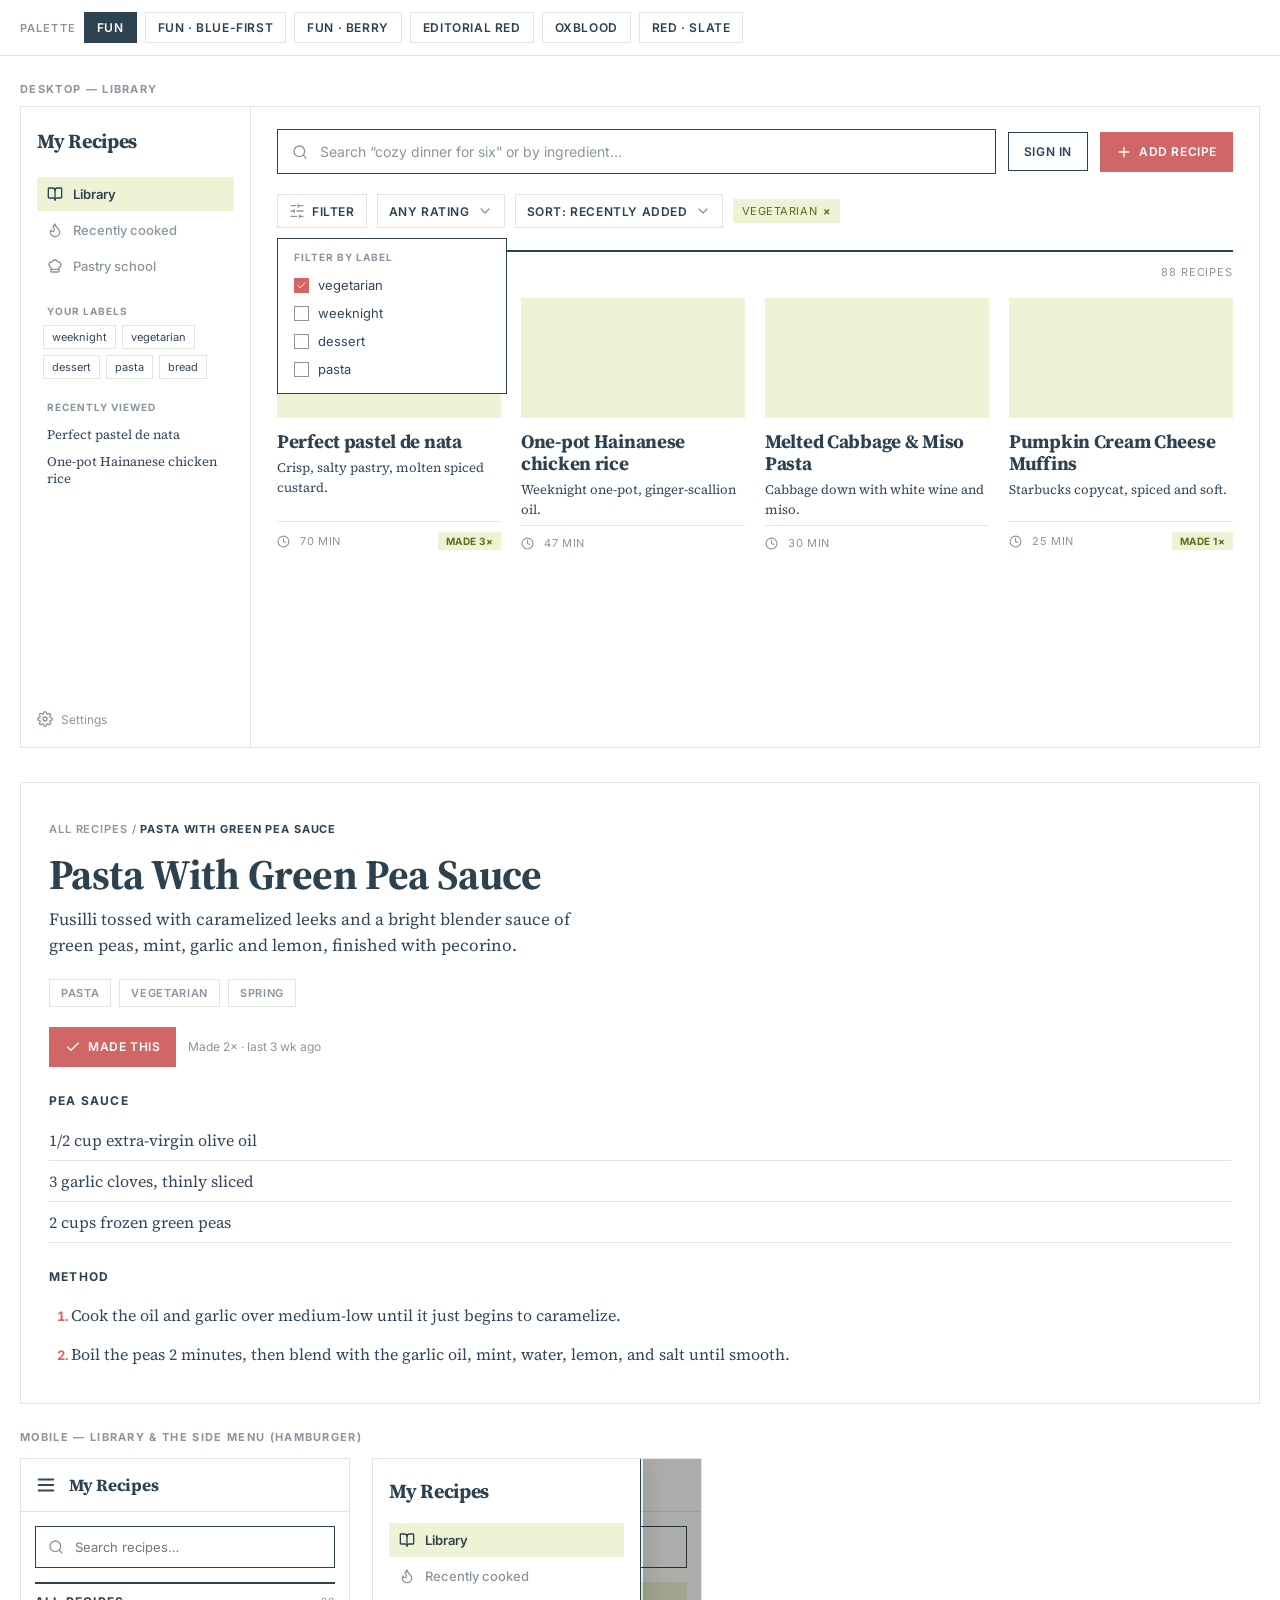
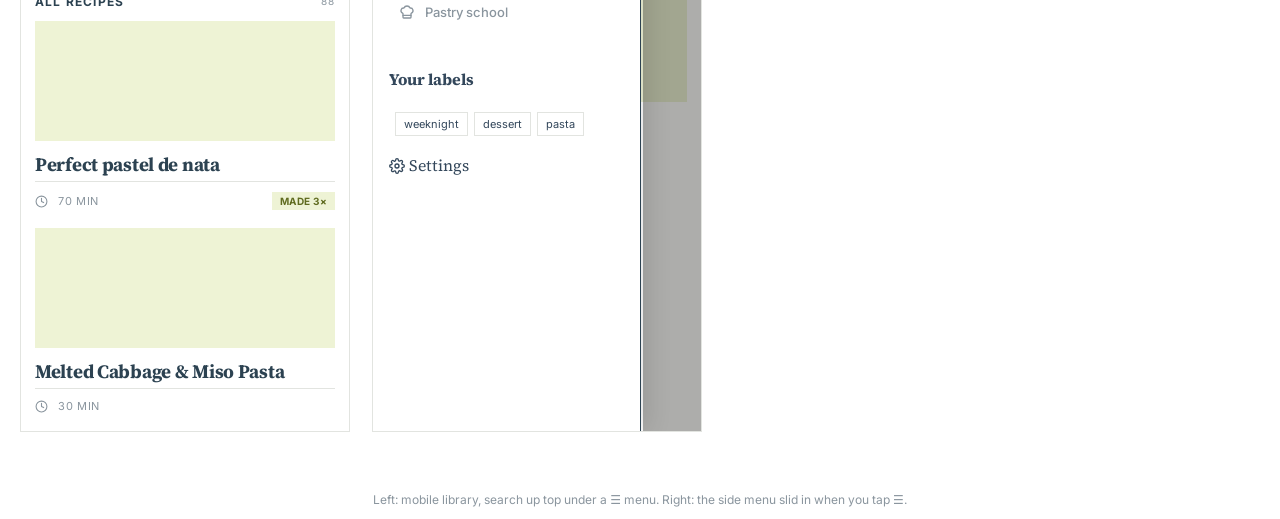
==== mockups/app.html @ ce043cdf "docs: full-form app mockup (sidebar, filters, detail, mobile menu) + palette perms Full desktop shel" ====
<!doctype html>
<html lang="en" data-theme="fun">
  <head>
    <meta charset="UTF-8" />
    <meta name="viewport" content="width=device-width, initial-scale=1.0" />
    <title>Full-form mockup · My Recipes</title>
    <link rel="preconnect" href="https://fonts.googleapis.com" />
    <link rel="preconnect" href="https://fonts.gstatic.com" crossorigin />
    <link href="https://fonts.googleapis.com/css2?family=Source+Serif+4:opsz,wght@8..60,400;8..60,500;8..60,600;8..60,700&family=Inter:wght@400;500;600;700&display=swap" rel="stylesheet" />
    <style>
      :root {
        --sans: "Inter", system-ui, sans-serif; --serif: "Source Serif 4", Georgia, serif;
        --hw: 700; --hls: -0.015em; --on-accent: #fff;
        /* fun — pink primary, green tags */
        --bg:#ffffff; --panel:#ffffff; --ink:#2c4251; --body:#33475b; --muted:#8a959e;
        --line:#e2e4e0; --accent:#d16666; --accent-ink:#b34e4e; --pop:#d16666; --tint:#eef3d5; --badge-ink:#5f6b1f;
      }
      html[data-theme="fun-blue"]{ --ink:#22384a; --body:#33475b; --muted:#93a0a9; --line:#e3e6e2; --accent:#2c4251; --accent-ink:#1c2c39; --pop:#d16666; --tint:#eef3d5; --badge-ink:#5f6b1f; }
      html[data-theme="fun-berry"]{ --ink:#3a2530; --body:#4a3540; --muted:#9a8790; --line:#ece2e5; --accent:#b34e4e; --accent-ink:#8f3a3a; --pop:#b6c649; --tint:#f6e7ea; --badge-ink:#7a2f3a; }
      html[data-theme="red"]{ --ink:#111111; --body:#262220; --muted:#6f6f6f; --line:#e6e2e0; --accent:#c0392b; --accent-ink:#99271c; --pop:#c0392b; --tint:#f6ece9; --badge-ink:#8f2c22; }
      html[data-theme="oxblood"]{ --ink:#1c1113; --body:#2c2023; --muted:#8a7377; --line:#e9e0e2; --accent:#7b2d3a; --accent-ink:#5c202b; --pop:#c78a4a; --tint:#f2e7ea; --badge-ink:#5c202b; }
      html[data-theme="red-slate"]{ --ink:#1a1d21; --body:#2a2e33; --muted:#7c828a; --line:#e5e6e8; --accent:#c0392b; --accent-ink:#99271c; --pop:#2c4251; --tint:#eef1f4; --badge-ink:#99271c; }

      * { box-sizing: border-box; }
      body { margin:0; background: var(--bg); color: var(--body); font-family: var(--serif); -webkit-font-smoothing: antialiased; }
      .kicker { font-family: var(--sans); text-transform: uppercase; letter-spacing:.14em; font-weight:600; font-size:11px; }
      .label { font-family: var(--sans); text-transform: uppercase; letter-spacing:.1em; font-weight:700; }
      .icon { width:16px; height:16px; stroke: currentColor; fill:none; stroke-width:2; stroke-linecap:round; stroke-linejoin:round; flex:none; vertical-align:-3px; }

      .switch { position: sticky; top:0; z-index:10; display:flex; gap:8px; flex-wrap:wrap; align-items:center; padding:12px 20px; background: var(--bg); border-bottom:1px solid var(--line); }
      .switch > span { font-family:var(--sans); font-weight:600; font-size:11px; letter-spacing:.1em; text-transform:uppercase; color:var(--muted); }
      .switch button { font-family:var(--sans); border:1px solid var(--line); background:var(--panel); color:var(--ink); padding:7px 12px; font-size:12px; text-transform:uppercase; letter-spacing:.05em; font-weight:600; cursor:pointer; }
      .switch button[aria-pressed="true"]{ background:var(--ink); color:var(--bg); border-color:var(--ink); }

      .frame-label { font-family:var(--sans); text-transform:uppercase; letter-spacing:.12em; font-weight:700; font-size:11px; color:var(--muted); margin:26px 20px 10px; }

      /* ---------- desktop app shell ---------- */
      .shell { display:grid; grid-template-columns:230px 1fr; gap:0; margin:0 20px; border:1px solid var(--line); }
      .side { border-right:1px solid var(--line); padding:20px 16px; display:flex; flex-direction:column; gap:22px; min-height:640px; }
      .brand { font-family:var(--serif); font-weight:700; font-size:20px; color:var(--ink); letter-spacing:var(--hls); }
      .nav { display:flex; flex-direction:column; gap:2px; }
      .nav a { display:flex; align-items:center; gap:10px; padding:9px 10px; color:var(--muted); font-family:var(--sans); font-size:13px; font-weight:500; text-decoration:none; }
      .nav a.active { color:var(--ink); background:var(--tint); font-weight:600; }
      .nav a .icon { color: currentColor; }
      .side h4 { font-family:var(--sans); text-transform:uppercase; letter-spacing:.1em; font-size:10px; color:var(--muted); margin:0 0 8px; padding:0 10px; }
      .chips { display:flex; flex-wrap:wrap; gap:6px; padding:0 6px; }
      .chip { font-family:var(--sans); font-size:11px; color:var(--body); border:1px solid var(--line); padding:4px 8px; }
      .side .recent a { display:block; padding:5px 10px; color:var(--body); font-size:13px; text-decoration:none; }
      .side .settings { margin-top:auto; display:flex; align-items:center; gap:8px; color:var(--muted); font-family:var(--sans); font-size:12px; }

      .main { padding:22px 26px 40px; min-width:0; }
      .topbar { display:flex; gap:12px; align-items:center; margin-bottom:20px; }
      .search { flex:1; display:flex; align-items:center; gap:10px; background:var(--panel); border:1px solid var(--ink); padding:12px 14px; color:var(--muted); }
      .search input { flex:1; border:0; outline:0; background:transparent; color:var(--ink); font-family:var(--sans); font-size:14px; }
      .search input::placeholder { color:var(--muted); }
      .btn { font-family:var(--sans); text-transform:uppercase; letter-spacing:.05em; font-weight:600; font-size:12px; padding:11px 15px; border:1px solid var(--ink); background:var(--panel); color:var(--ink); cursor:pointer; display:inline-flex; gap:7px; align-items:center; white-space:nowrap; }
      .btn--primary { background:var(--accent); border-color:var(--accent); color:var(--on-accent); }

      .filterbar { position:relative; display:flex; gap:10px; align-items:center; margin-bottom:22px; flex-wrap:wrap; }
      .ctrl { font-family:var(--sans); font-size:12px; text-transform:uppercase; letter-spacing:.05em; font-weight:600; color:var(--ink); border:1px solid var(--line); background:var(--panel); padding:8px 11px; display:inline-flex; gap:7px; align-items:center; cursor:pointer; }
      .ctrl .icon { color:var(--muted); }
      .active-filters { display:flex; gap:6px; }
      .fchip { font-family:var(--sans); font-size:11px; text-transform:uppercase; letter-spacing:.05em; background:var(--tint); color:var(--badge-ink); padding:5px 9px; display:inline-flex; gap:6px; align-items:center; }
      .fchip b { cursor:pointer; }
      .popover { position:absolute; top:44px; left:0; z-index:5; width:230px; background:var(--panel); border:1px solid var(--ink); padding:10px; }
      .popover h5 { font-family:var(--sans); text-transform:uppercase; letter-spacing:.1em; font-size:10px; color:var(--muted); margin:2px 6px 8px; }
      .popover label { display:flex; align-items:center; gap:9px; padding:6px; font-family:var(--sans); font-size:13px; color:var(--body); cursor:pointer; }
      .popover .box { width:15px; height:15px; border:1px solid var(--muted); display:inline-flex; align-items:center; justify-content:center; }
      .popover .box.on { background:var(--accent); border-color:var(--accent); color:var(--on-accent); }

      .row { display:flex; align-items:center; justify-content:space-between; margin:0 0 18px; border-top:2px solid var(--ink); padding-top:12px; }
      .row .label { font-size:13px; color:var(--ink); }
      .row .count { color:var(--muted); font-family:var(--sans); text-transform:uppercase; letter-spacing:.08em; font-size:11px; }

      .grid { display:grid; grid-template-columns:repeat(auto-fill, minmax(200px,1fr)); gap:26px 20px; }
      .card { display:flex; flex-direction:column; }
      .card__img { height:120px; background:var(--tint); }
      .card__b { padding:12px 0 0; display:flex; flex-direction:column; gap:6px; flex:1; }
      .card__b h3 { font-family:var(--serif); font-weight:var(--hw); font-size:19px; margin:0; line-height:1.16; letter-spacing:var(--hls); color:var(--ink); }
      .card__b p { margin:0; color:var(--body); font-size:13px; line-height:1.5; }
      .card__meta { margin-top:auto; display:flex; gap:10px; align-items:center; color:var(--muted); padding-top:10px; border-top:1px solid var(--line); font-family:var(--sans); text-transform:uppercase; letter-spacing:.06em; font-size:11px; }
      .card__meta .icon { width:13px; height:13px; }
      .badge { margin-left:auto; background:var(--tint); color:var(--badge-ink); padding:3px 8px; font-family:var(--sans); text-transform:uppercase; letter-spacing:.05em; font-weight:700; font-size:10px; }

      /* ---------- detail ---------- */
      .detail { margin:34px 20px 0; border:1px solid var(--line); padding:28px; }
      .crumb { font-family:var(--sans); text-transform:uppercase; letter-spacing:.08em; font-size:11px; font-weight:600; color:var(--muted); margin-bottom:16px; }
      .crumb b { color:var(--ink); }
      .detail h2 { font-family:var(--serif); font-weight:var(--hw); font-size:42px; margin:0 0 10px; letter-spacing:var(--hls); line-height:1.05; color:var(--ink); }
      .lead { color:var(--body); font-size:17px; line-height:1.55; margin:0 0 20px; max-width:58ch; }
      .pills { display:flex; gap:8px; flex-wrap:wrap; margin-bottom:20px; }
      .pill { font-family:var(--sans); text-transform:uppercase; letter-spacing:.06em; font-size:11px; font-weight:600; border:1px solid var(--line); padding:6px 11px; color:var(--muted); }
      .cook { display:flex; gap:12px; align-items:center; margin:6px 0 22px; }
      .cook .count { font-family:var(--sans); font-size:12px; color:var(--muted); }
      .sec { font-family:var(--sans); text-transform:uppercase; letter-spacing:.1em; font-weight:700; color:var(--ink); font-size:12px; margin:26px 0 12px; }
      .ing { list-style:none; padding:0; margin:0; }
      .ing li { padding:9px 0; border-bottom:1px solid var(--line); font-size:16px; color:var(--body); }
      .steps { padding-left:22px; margin:0; }
      .steps li { padding:7px 0; font-size:16px; line-height:1.6; color:var(--body); }
      .steps li::marker { font-family:var(--sans); font-weight:700; color:var(--pop); font-size:13px; }

      /* ---------- mobile frame ---------- */
      .phones { display:flex; gap:22px; flex-wrap:wrap; margin:14px 20px 60px; }
      .phone { width:330px; border:1px solid var(--line); background:var(--bg); position:relative; overflow:hidden; }
      .phone .mbar { display:flex; align-items:center; gap:12px; padding:14px 14px; border-bottom:1px solid var(--line); }
      .phone .mbar .brand { font-size:17px; }
      .phone .msearch { margin:14px; display:flex; align-items:center; gap:9px; border:1px solid var(--ink); padding:11px 12px; color:var(--muted); }
      .phone .msearch input { border:0; outline:0; background:transparent; font-family:var(--sans); font-size:13px; color:var(--ink); width:100%; }
      .phone .mrow { display:flex; justify-content:space-between; align-items:center; margin:6px 14px 12px; border-top:2px solid var(--ink); padding-top:10px; }
      .phone .mcard { margin:0 14px 18px; }
      .phone .mcard .card__img { height:120px; }
      .phone .drawer { position:absolute; inset:0 60px 0 0; background:var(--panel); border-right:1px solid var(--ink); padding:18px 16px; display:flex; flex-direction:column; gap:18px; box-shadow:6px 0 24px rgba(0,0,0,.12); }
      .phone .scrim { position:absolute; inset:0 0 0 270px; background:rgba(20,20,15,.35); }
      .caption { font-family:var(--sans); font-size:12px; color:var(--muted); margin-top:8px; text-align:center; }
    </style>
  </head>
  <body>
    <svg width="0" height="0" style="position:absolute" aria-hidden="true"><defs>
      <symbol id="i-book" viewBox="0 0 24 24"><path d="M12 7v14"/><path d="M3 18a1 1 0 0 1-1-1V4a1 1 0 0 1 1-1h5a4 4 0 0 1 4 4 4 4 0 0 1 4-4h5a1 1 0 0 1 1 1v13a1 1 0 0 1-1 1h-6a3 3 0 0 0-3 3 3 3 0 0 0-3-3z"/></symbol>
      <symbol id="i-flame" viewBox="0 0 24 24"><path d="M8.5 14.5A2.5 2.5 0 0 0 11 12c0-1.38-.5-2-1-3-1.072-2.143-.224-4.054 2-6 .5 2.5 2 4.9 4 6.5 2 1.6 3 3.5 3 5.5a7 7 0 1 1-14 0c0-1.153.433-2.294 1-3a2.5 2.5 0 0 0 2.5 2.5z"/></symbol>
      <symbol id="i-hat" viewBox="0 0 24 24"><path d="M17 21a1 1 0 0 0 1-1v-5.35c0-.457.316-.844.727-1.041a4 4 0 0 0-2.134-7.589 5 5 0 0 0-9.186 0 4 4 0 0 0-2.134 7.588c.411.198.727.585.727 1.041V20a1 1 0 0 0 1 1Z"/><path d="M6 17h12"/></symbol>
      <symbol id="i-search" viewBox="0 0 24 24"><circle cx="11" cy="11" r="8"/><path d="m21 21-4.3-4.3"/></symbol>
      <symbol id="i-sliders" viewBox="0 0 24 24"><line x1="21" x2="14" y1="4" y2="4"/><line x1="10" x2="3" y1="4" y2="4"/><line x1="21" x2="12" y1="12" y2="12"/><line x1="8" x2="3" y1="12" y2="12"/><line x1="21" x2="16" y1="20" y2="20"/><line x1="12" x2="3" y1="20" y2="20"/><line x1="14" x2="14" y1="2" y2="6"/><line x1="8" x2="8" y1="10" y2="14"/><line x1="16" x2="16" y1="18" y2="22"/></symbol>
      <symbol id="i-menu" viewBox="0 0 24 24"><line x1="4" x2="20" y1="6" y2="6"/><line x1="4" x2="20" y1="12" y2="12"/><line x1="4" x2="20" y1="18" y2="18"/></symbol>
      <symbol id="i-clock" viewBox="0 0 24 24"><circle cx="12" cy="12" r="10"/><polyline points="12 6 12 12 16 14"/></symbol>
      <symbol id="i-plus" viewBox="0 0 24 24"><path d="M5 12h14"/><path d="M12 5v14"/></symbol>
      <symbol id="i-check" viewBox="0 0 24 24"><path d="M20 6 9 17l-5-5"/></symbol>
      <symbol id="i-chev" viewBox="0 0 24 24"><path d="m6 9 6 6 6-6"/></symbol>
      <symbol id="i-gear" viewBox="0 0 24 24"><circle cx="12" cy="12" r="3"/><path d="M19.4 15a1.65 1.65 0 0 0 .33 1.82l.06.06a2 2 0 1 1-2.83 2.83l-.06-.06a1.65 1.65 0 0 0-1.82-.33 1.65 1.65 0 0 0-1 1.51V21a2 2 0 0 1-4 0v-.09A1.65 1.65 0 0 0 9 19.4a1.65 1.65 0 0 0-1.82.33l-.06.06a2 2 0 1 1-2.83-2.83l.06-.06a1.65 1.65 0 0 0 .33-1.82 1.65 1.65 0 0 0-1.51-1H3a2 2 0 0 1 0-4h.09A1.65 1.65 0 0 0 4.6 9a1.65 1.65 0 0 0-.33-1.82l-.06-.06a2 2 0 1 1 2.83-2.83l.06.06a1.65 1.65 0 0 0 1.82.33H9a1.65 1.65 0 0 0 1-1.51V3a2 2 0 0 1 4 0v.09a1.65 1.65 0 0 0 1 1.51 1.65 1.65 0 0 0 1.82-.33l.06-.06a2 2 0 1 1 2.83 2.83l-.06.06a1.65 1.65 0 0 0-.33 1.82V9a1.65 1.65 0 0 0 1.51 1H21a2 2 0 0 1 0 4h-.09a1.65 1.65 0 0 0-1.51 1z"/></symbol>
    </defs></svg>

    <div class="switch">
      <span>Palette</span>
      <button data-set="fun" aria-pressed="true">Fun</button>
      <button data-set="fun-blue" aria-pressed="false">Fun · Blue-first</button>
      <button data-set="fun-berry" aria-pressed="false">Fun · Berry</button>
      <button data-set="red" aria-pressed="false">Editorial Red</button>
      <button data-set="oxblood" aria-pressed="false">Oxblood</button>
      <button data-set="red-slate" aria-pressed="false">Red · Slate</button>
    </div>

    <p class="frame-label">Desktop — library</p>
    <div class="shell">
      <aside class="side">
        <div class="brand">My Recipes</div>
        <nav class="nav">
          <a class="active" href="#"><svg class="icon"><use href="#i-book"/></svg> Library</a>
          <a href="#"><svg class="icon"><use href="#i-flame"/></svg> Recently cooked</a>
          <a href="#"><svg class="icon"><use href="#i-hat"/></svg> Pastry school</a>
        </nav>
        <div>
          <h4>Your labels</h4>
          <div class="chips"><span class="chip">weeknight</span><span class="chip">vegetarian</span><span class="chip">dessert</span><span class="chip">pasta</span><span class="chip">bread</span></div>
        </div>
        <div class="recent">
          <h4>Recently viewed</h4>
          <a href="#">Perfect pastel de nata</a>
          <a href="#">One-pot Hainanese chicken rice</a>
        </div>
        <div class="settings"><svg class="icon"><use href="#i-gear"/></svg> Settings</div>
      </aside>

      <div class="main">
        <div class="topbar">
          <div class="search"><svg class="icon"><use href="#i-search"/></svg><input placeholder="Search “cozy dinner for six” or by ingredient…" /></div>
          <button class="btn">Sign in</button>
          <button class="btn btn--primary"><svg class="icon"><use href="#i-plus"/></svg> Add recipe</button>
        </div>

        <div class="filterbar">
          <button class="ctrl"><svg class="icon"><use href="#i-sliders"/></svg> Filter</button>
          <button class="ctrl">Any rating <svg class="icon"><use href="#i-chev"/></svg></button>
          <button class="ctrl">Sort: Recently added <svg class="icon"><use href="#i-chev"/></svg></button>
          <div class="active-filters"><span class="fchip">vegetarian <b>×</b></span></div>
          <div class="popover">
            <h5>Filter by label</h5>
            <label><span class="box on"><svg class="icon" style="width:11px;height:11px"><use href="#i-check"/></svg></span> vegetarian</label>
            <label><span class="box"></span> weeknight</label>
            <label><span class="box"></span> dessert</label>
            <label><span class="box"></span> pasta</label>
          </div>
        </div>

        <div class="row"><span class="label">All recipes</span><span class="count">88 recipes</span></div>
        <div class="grid">
          <article class="card"><div class="card__img"></div><div class="card__b"><h3>Perfect pastel de nata</h3><p>Crisp, salty pastry, molten spiced custard.</p><div class="card__meta"><svg class="icon"><use href="#i-clock"/></svg><span>70 min</span><span class="badge">Made 3×</span></div></div></article>
          <article class="card"><div class="card__img"></div><div class="card__b"><h3>One-pot Hainanese chicken rice</h3><p>Weeknight one-pot, ginger-scallion oil.</p><div class="card__meta"><svg class="icon"><use href="#i-clock"/></svg><span>47 min</span></div></div></article>
          <article class="card"><div class="card__img"></div><div class="card__b"><h3>Melted Cabbage &amp; Miso Pasta</h3><p>Cabbage down with white wine and miso.</p><div class="card__meta"><svg class="icon"><use href="#i-clock"/></svg><span>30 min</span></div></div></article>
          <article class="card"><div class="card__img"></div><div class="card__b"><h3>Pumpkin Cream Cheese Muffins</h3><p>Starbucks copycat, spiced and soft.</p><div class="card__meta"><svg class="icon"><use href="#i-clock"/></svg><span>25 min</span><span class="badge">Made 1×</span></div></div></article>
        </div>
      </div>
    </div>

    <div class="detail">
      <p class="crumb">All recipes / <b>Pasta With Green Pea Sauce</b></p>
      <h2>Pasta With Green Pea Sauce</h2>
      <p class="lead">Fusilli tossed with caramelized leeks and a bright blender sauce of green peas, mint, garlic and lemon, finished with pecorino.</p>
      <div class="pills"><span class="pill">Pasta</span><span class="pill">Vegetarian</span><span class="pill">Spring</span></div>
      <div class="cook"><button class="btn btn--primary"><svg class="icon"><use href="#i-check"/></svg> Made this</button><span class="count" style="font-family:var(--sans)">Made 2× · last 3 wk ago</span></div>
      <p class="sec">Pea Sauce</p>
      <ul class="ing"><li>1/2 cup extra-virgin olive oil</li><li>3 garlic cloves, thinly sliced</li><li>2 cups frozen green peas</li></ul>
      <p class="sec">Method</p>
      <ol class="steps"><li>Cook the oil and garlic over medium-low until it just begins to caramelize.</li><li>Boil the peas 2 minutes, then blend with the garlic oil, mint, water, lemon, and salt until smooth.</li></ol>
    </div>

    <p class="frame-label">Mobile — library &amp; the side menu (hamburger)</p>
    <div class="phones">
      <div class="phone">
        <div class="mbar"><svg class="icon" style="width:22px;height:22px"><use href="#i-menu"/></svg><span class="brand">My Recipes</span></div>
        <div class="msearch"><svg class="icon"><use href="#i-search"/></svg><input placeholder="Search recipes…" /></div>
        <div class="mrow"><span class="label" style="font-size:12px;color:var(--ink)">All recipes</span><span class="count" style="font-family:var(--sans);font-size:10px;color:var(--muted);text-transform:uppercase;letter-spacing:.08em">88</span></div>
        <div class="mcard"><div class="card__img"></div><div class="card__b"><h3>Perfect pastel de nata</h3><div class="card__meta"><svg class="icon"><use href="#i-clock"/></svg><span>70 min</span><span class="badge">Made 3×</span></div></div></div>
        <div class="mcard"><div class="card__img"></div><div class="card__b"><h3>Melted Cabbage &amp; Miso Pasta</h3><div class="card__meta"><svg class="icon"><use href="#i-clock"/></svg><span>30 min</span></div></div></div>
      </div>
      <div class="phone">
        <div class="mbar"><svg class="icon" style="width:22px;height:22px"><use href="#i-menu"/></svg><span class="brand">My Recipes</span></div>
        <div class="msearch"><svg class="icon"><use href="#i-search"/></svg><input placeholder="Search recipes…" /></div>
        <div class="mcard"><div class="card__img"></div><div class="card__b"><h3>Perfect pastel de nata</h3></div></div>
        <div class="scrim"></div>
        <div class="drawer">
          <div class="brand">My Recipes</div>
          <nav class="nav">
            <a class="active" href="#"><svg class="icon"><use href="#i-book"/></svg> Library</a>
            <a href="#"><svg class="icon"><use href="#i-flame"/></svg> Recently cooked</a>
            <a href="#"><svg class="icon"><use href="#i-hat"/></svg> Pastry school</a>
          </nav>
          <div><h4>Your labels</h4><div class="chips"><span class="chip">weeknight</span><span class="chip">dessert</span><span class="chip">pasta</span></div></div>
          <div class="settings"><svg class="icon"><use href="#i-gear"/></svg> Settings</div>
        </div>
      </div>
    </div>
    <p class="caption">Left: mobile library, search up top under a ☰ menu. Right: the side menu slid in when you tap ☰.</p>

    <script>
      const buttons = document.querySelectorAll(".switch button");
      buttons.forEach((b) => b.addEventListener("click", () => {
        document.documentElement.setAttribute("data-theme", b.dataset.set);
        buttons.forEach((x) => x.setAttribute("aria-pressed", String(x === b)));
      }));
    </script>
  </body>
</html>
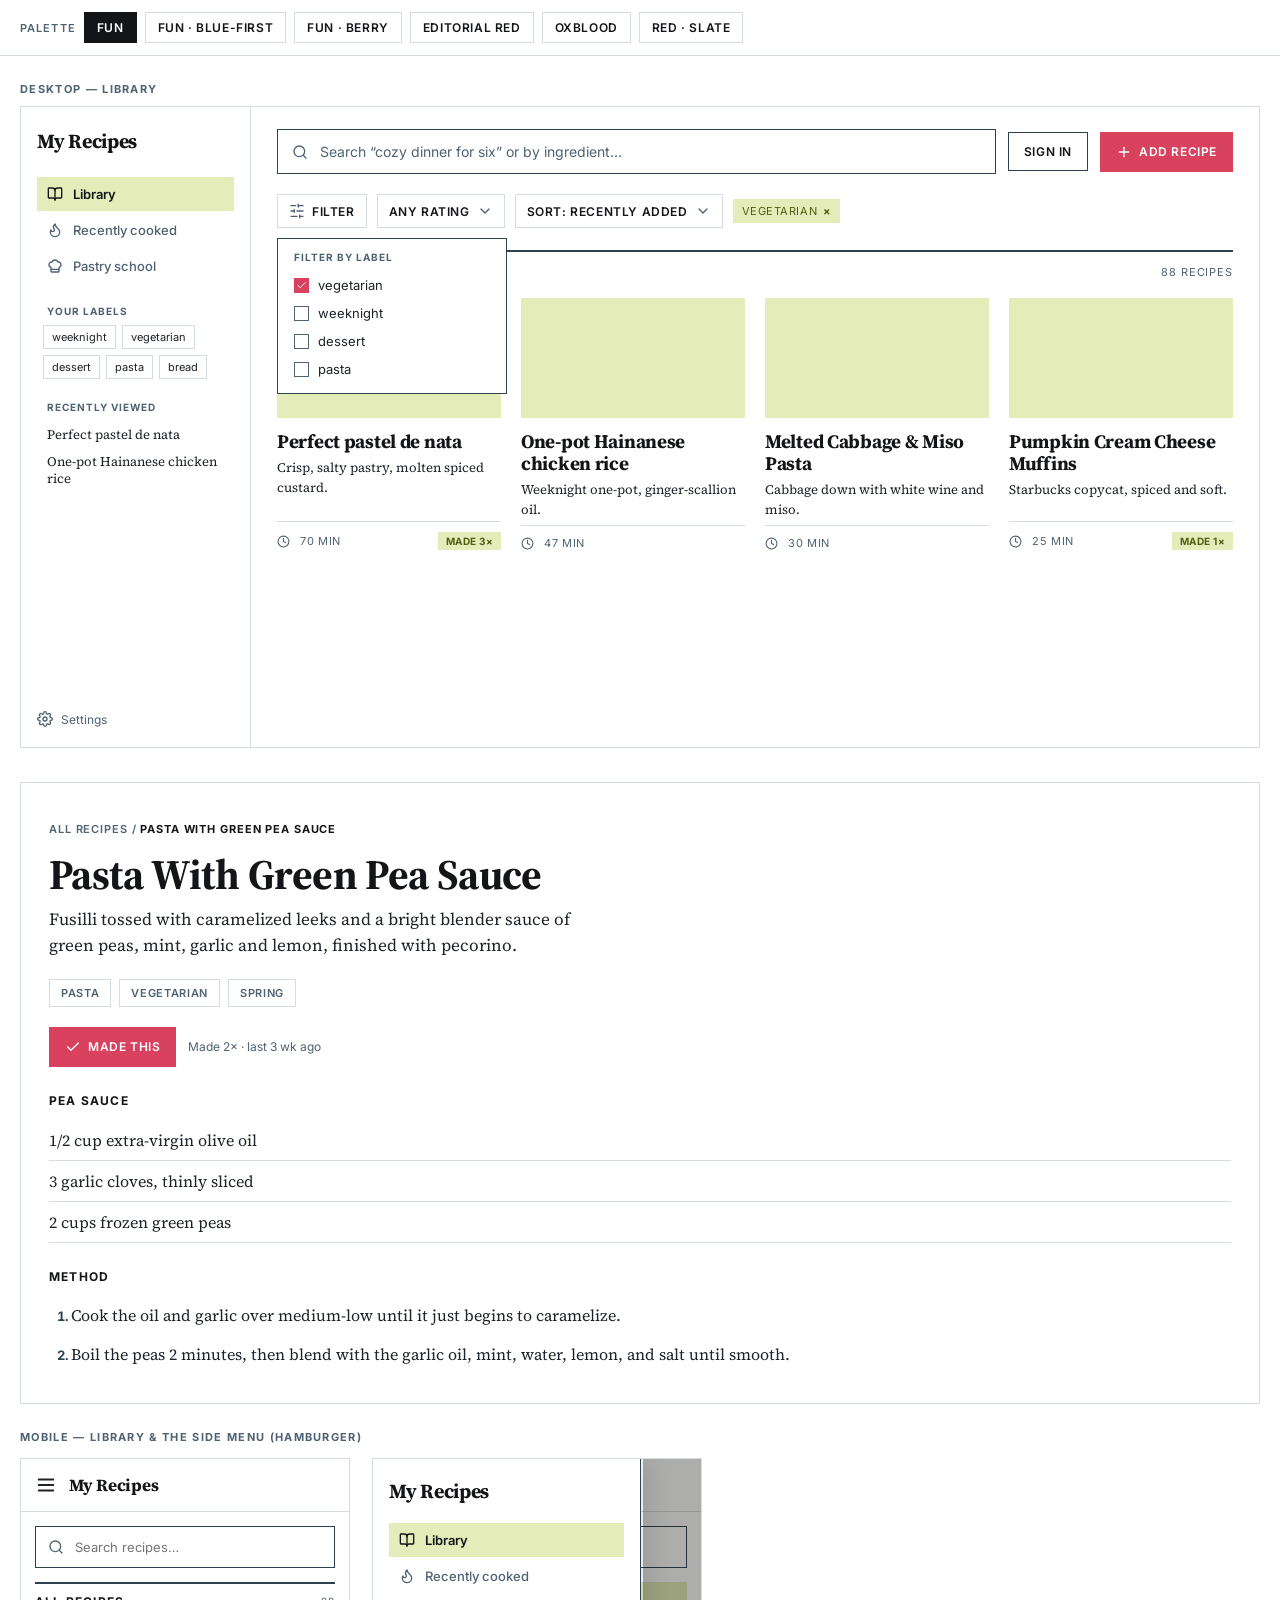
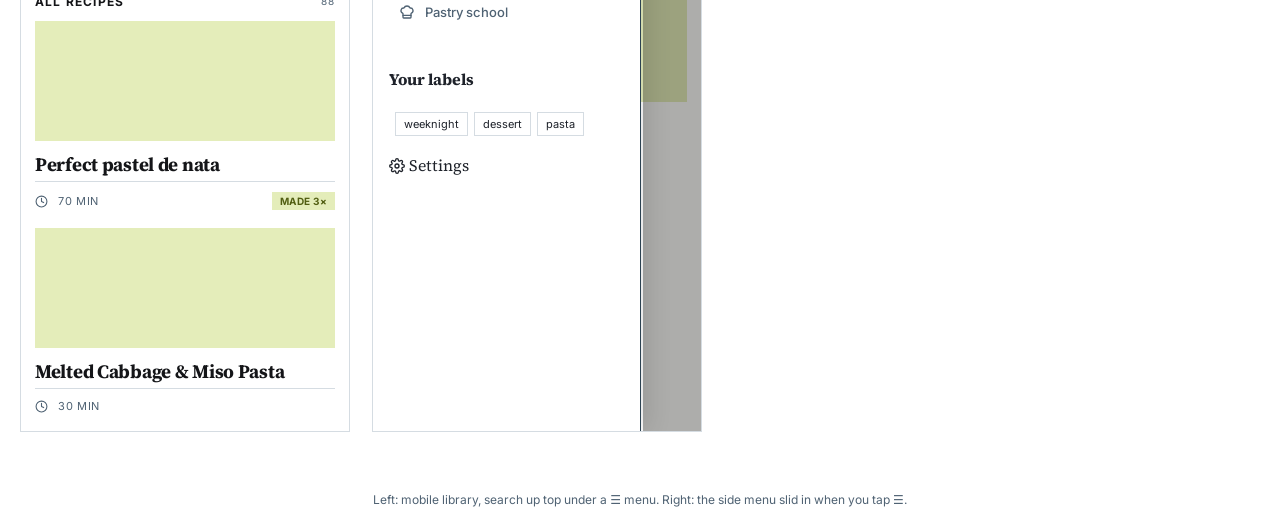
==== commit d900983f: "docs: richer Fun palette — near-black text, poppier accents, blue rules Main text near-black; deeper" ====
--- a/mockups/app.html
+++ b/mockups/app.html
@@ -11,15 +11,15 @@
       :root {
         --sans: "Inter", system-ui, sans-serif; --serif: "Source Serif 4", Georgia, serif;
         --hw: 700; --hls: -0.015em; --on-accent: #fff;
-        /* fun — pink primary, green tags */
-        --bg:#ffffff; --panel:#ffffff; --ink:#2c4251; --body:#33475b; --muted:#8a959e;
-        --line:#e2e4e0; --accent:#d16666; --accent-ink:#b34e4e; --pop:#d16666; --tint:#eef3d5; --badge-ink:#5f6b1f;
+        /* fun — near-black text, poppier pink/green, charcoal-blue secondary+rules */
+        --bg:#ffffff; --panel:#ffffff; --ink:#141518; --body:#1e222a; --muted:#4f6273;
+        --line:#d5dce2; --rule:#2c4251; --accent:#d8425f; --accent-ink:#b8354f; --pop:#2c4251; --tint:#e4edba; --badge-ink:#515e12; --on-accent:#fff;
       }
-      html[data-theme="fun-blue"]{ --ink:#22384a; --body:#33475b; --muted:#93a0a9; --line:#e3e6e2; --accent:#2c4251; --accent-ink:#1c2c39; --pop:#d16666; --tint:#eef3d5; --badge-ink:#5f6b1f; }
-      html[data-theme="fun-berry"]{ --ink:#3a2530; --body:#4a3540; --muted:#9a8790; --line:#ece2e5; --accent:#b34e4e; --accent-ink:#8f3a3a; --pop:#b6c649; --tint:#f6e7ea; --badge-ink:#7a2f3a; }
-      html[data-theme="red"]{ --ink:#111111; --body:#262220; --muted:#6f6f6f; --line:#e6e2e0; --accent:#c0392b; --accent-ink:#99271c; --pop:#c0392b; --tint:#f6ece9; --badge-ink:#8f2c22; }
-      html[data-theme="oxblood"]{ --ink:#1c1113; --body:#2c2023; --muted:#8a7377; --line:#e9e0e2; --accent:#7b2d3a; --accent-ink:#5c202b; --pop:#c78a4a; --tint:#f2e7ea; --badge-ink:#5c202b; }
-      html[data-theme="red-slate"]{ --ink:#1a1d21; --body:#2a2e33; --muted:#7c828a; --line:#e5e6e8; --accent:#c0392b; --accent-ink:#99271c; --pop:#2c4251; --tint:#eef1f4; --badge-ink:#99271c; }
+      html[data-theme="fun-blue"]{ --ink:#141518; --body:#1e222a; --muted:#4f6273; --line:#d5dce2; --rule:#2c4251; --accent:#2c4251; --accent-ink:#1c2c39; --pop:#d8425f; --tint:#e4edba; --badge-ink:#515e12; }
+      html[data-theme="fun-berry"]{ --ink:#181016; --body:#241a20; --muted:#6a5560; --line:#e4d6db; --rule:#3a2530; --accent:#c33a56; --accent-ink:#9f2c45; --pop:#8fa524; --tint:#f2dde3; --badge-ink:#6b2537; }
+      html[data-theme="red"]{ --ink:#111111; --body:#201d1c; --muted:#6f6f6f; --line:#e6e2e0; --rule:#111111; --accent:#c0392b; --accent-ink:#99271c; --pop:#c0392b; --tint:#f6ece9; --badge-ink:#8f2c22; }
+      html[data-theme="oxblood"]{ --ink:#160f11; --body:#241a1d; --muted:#8a7377; --line:#e9e0e2; --rule:#160f11; --accent:#7b2d3a; --accent-ink:#5c202b; --pop:#c78a4a; --tint:#f2e7ea; --badge-ink:#5c202b; }
+      html[data-theme="red-slate"]{ --ink:#15181c; --body:#242a30; --muted:#5b6b7a; --line:#d7dee4; --rule:#2c4251; --accent:#c0392b; --accent-ink:#99271c; --pop:#2c4251; --tint:#eef1f4; --badge-ink:#99271c; }
 
       * { box-sizing: border-box; }
       body { margin:0; background: var(--bg); color: var(--body); font-family: var(--serif); -webkit-font-smoothing: antialiased; }
@@ -50,10 +50,10 @@
 
       .main { padding:22px 26px 40px; min-width:0; }
       .topbar { display:flex; gap:12px; align-items:center; margin-bottom:20px; }
-      .search { flex:1; display:flex; align-items:center; gap:10px; background:var(--panel); border:1px solid var(--ink); padding:12px 14px; color:var(--muted); }
+      .search { flex:1; display:flex; align-items:center; gap:10px; background:var(--panel); border:1px solid var(--rule); padding:12px 14px; color:var(--muted); }
       .search input { flex:1; border:0; outline:0; background:transparent; color:var(--ink); font-family:var(--sans); font-size:14px; }
       .search input::placeholder { color:var(--muted); }
-      .btn { font-family:var(--sans); text-transform:uppercase; letter-spacing:.05em; font-weight:600; font-size:12px; padding:11px 15px; border:1px solid var(--ink); background:var(--panel); color:var(--ink); cursor:pointer; display:inline-flex; gap:7px; align-items:center; white-space:nowrap; }
+      .btn { font-family:var(--sans); text-transform:uppercase; letter-spacing:.05em; font-weight:600; font-size:12px; padding:11px 15px; border:1px solid var(--rule); background:var(--panel); color:var(--ink); cursor:pointer; display:inline-flex; gap:7px; align-items:center; white-space:nowrap; }
       .btn--primary { background:var(--accent); border-color:var(--accent); color:var(--on-accent); }
 
       .filterbar { position:relative; display:flex; gap:10px; align-items:center; margin-bottom:22px; flex-wrap:wrap; }
@@ -62,13 +62,13 @@
       .active-filters { display:flex; gap:6px; }
       .fchip { font-family:var(--sans); font-size:11px; text-transform:uppercase; letter-spacing:.05em; background:var(--tint); color:var(--badge-ink); padding:5px 9px; display:inline-flex; gap:6px; align-items:center; }
       .fchip b { cursor:pointer; }
-      .popover { position:absolute; top:44px; left:0; z-index:5; width:230px; background:var(--panel); border:1px solid var(--ink); padding:10px; }
+      .popover { position:absolute; top:44px; left:0; z-index:5; width:230px; background:var(--panel); border:1px solid var(--rule); padding:10px; }
       .popover h5 { font-family:var(--sans); text-transform:uppercase; letter-spacing:.1em; font-size:10px; color:var(--muted); margin:2px 6px 8px; }
       .popover label { display:flex; align-items:center; gap:9px; padding:6px; font-family:var(--sans); font-size:13px; color:var(--body); cursor:pointer; }
       .popover .box { width:15px; height:15px; border:1px solid var(--muted); display:inline-flex; align-items:center; justify-content:center; }
       .popover .box.on { background:var(--accent); border-color:var(--accent); color:var(--on-accent); }
 
-      .row { display:flex; align-items:center; justify-content:space-between; margin:0 0 18px; border-top:2px solid var(--ink); padding-top:12px; }
+      .row { display:flex; align-items:center; justify-content:space-between; margin:0 0 18px; border-top:2px solid var(--rule); padding-top:12px; }
       .row .label { font-size:13px; color:var(--ink); }
       .row .count { color:var(--muted); font-family:var(--sans); text-transform:uppercase; letter-spacing:.08em; font-size:11px; }
 
@@ -104,12 +104,12 @@
       .phone { width:330px; border:1px solid var(--line); background:var(--bg); position:relative; overflow:hidden; }
       .phone .mbar { display:flex; align-items:center; gap:12px; padding:14px 14px; border-bottom:1px solid var(--line); }
       .phone .mbar .brand { font-size:17px; }
-      .phone .msearch { margin:14px; display:flex; align-items:center; gap:9px; border:1px solid var(--ink); padding:11px 12px; color:var(--muted); }
+      .phone .msearch { margin:14px; display:flex; align-items:center; gap:9px; border:1px solid var(--rule); padding:11px 12px; color:var(--muted); }
       .phone .msearch input { border:0; outline:0; background:transparent; font-family:var(--sans); font-size:13px; color:var(--ink); width:100%; }
-      .phone .mrow { display:flex; justify-content:space-between; align-items:center; margin:6px 14px 12px; border-top:2px solid var(--ink); padding-top:10px; }
+      .phone .mrow { display:flex; justify-content:space-between; align-items:center; margin:6px 14px 12px; border-top:2px solid var(--rule); padding-top:10px; }
       .phone .mcard { margin:0 14px 18px; }
       .phone .mcard .card__img { height:120px; }
-      .phone .drawer { position:absolute; inset:0 60px 0 0; background:var(--panel); border-right:1px solid var(--ink); padding:18px 16px; display:flex; flex-direction:column; gap:18px; box-shadow:6px 0 24px rgba(0,0,0,.12); }
+      .phone .drawer { position:absolute; inset:0 60px 0 0; background:var(--panel); border-right:1px solid var(--rule); padding:18px 16px; display:flex; flex-direction:column; gap:18px; box-shadow:6px 0 24px rgba(0,0,0,.12); }
       .phone .scrim { position:absolute; inset:0 0 0 270px; background:rgba(20,20,15,.35); }
       .caption { font-family:var(--sans); font-size:12px; color:var(--muted); margin-top:8px; text-align:center; }
     </style>
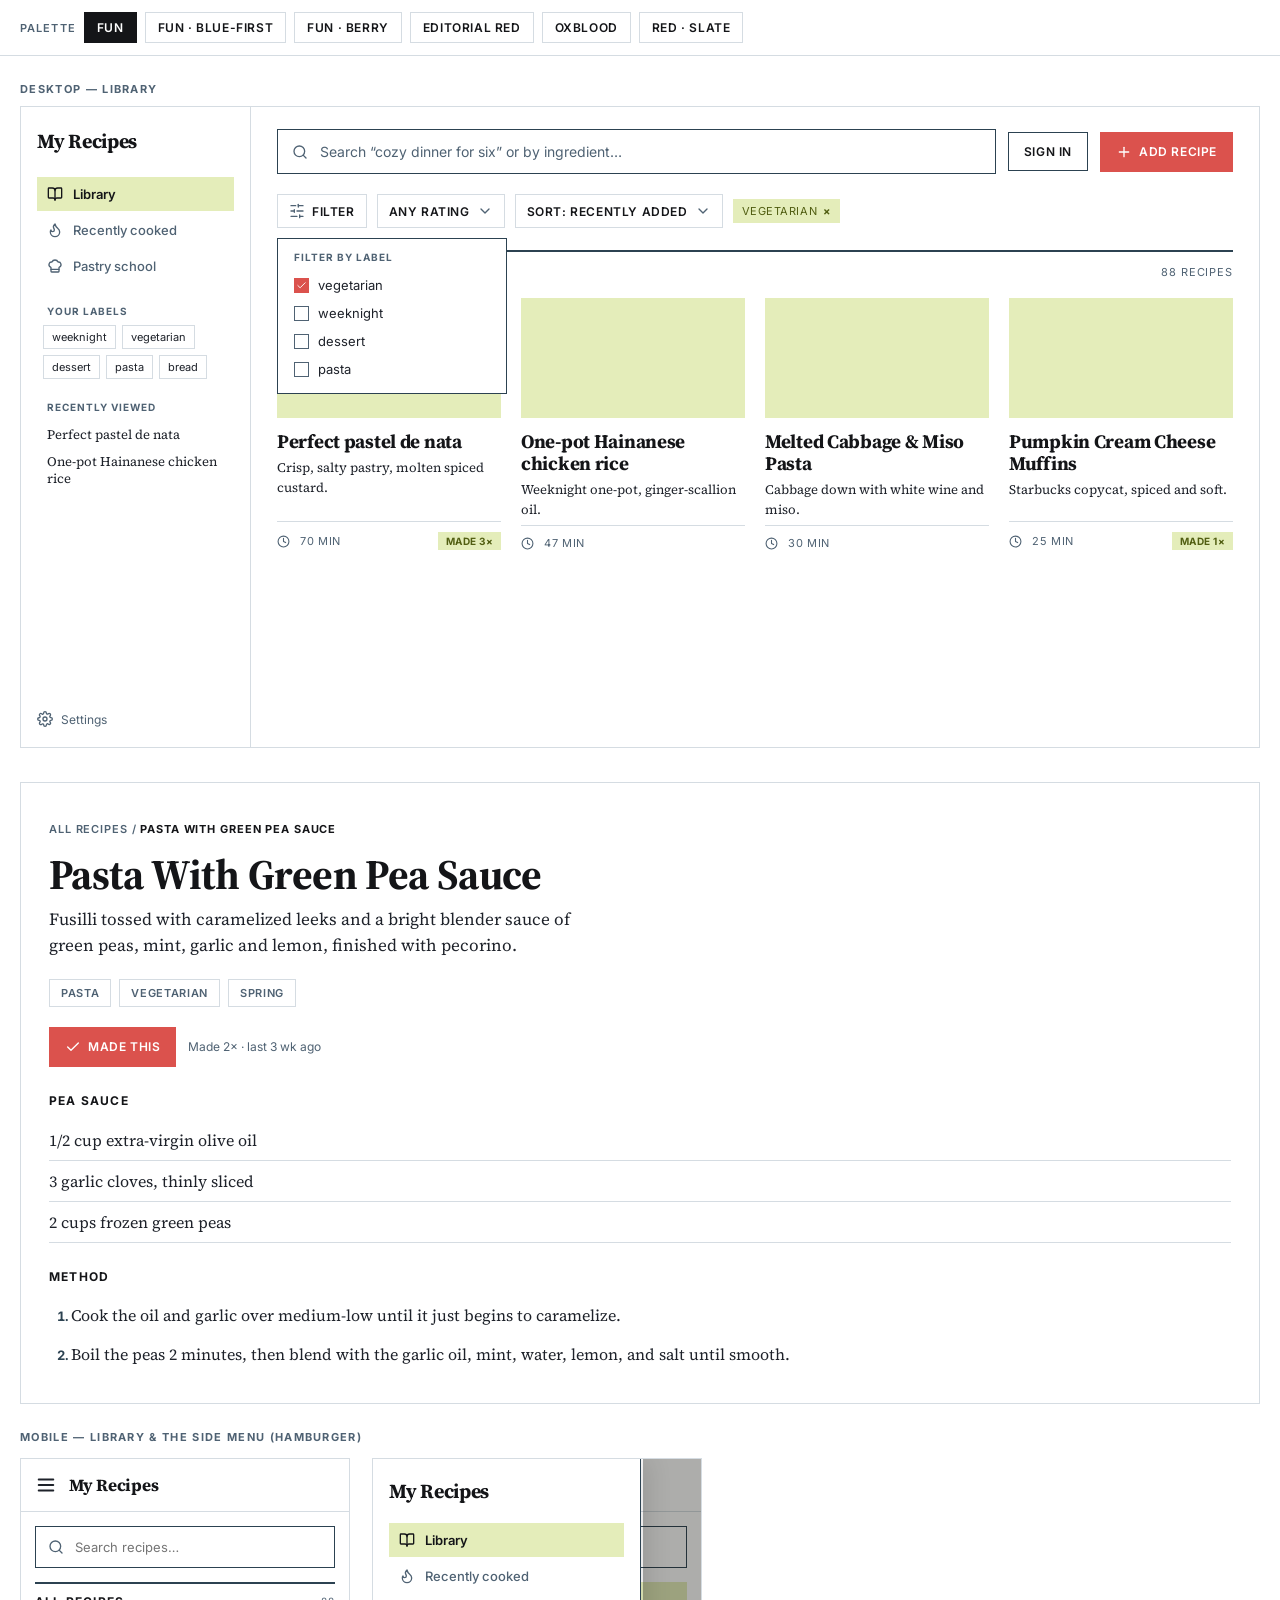
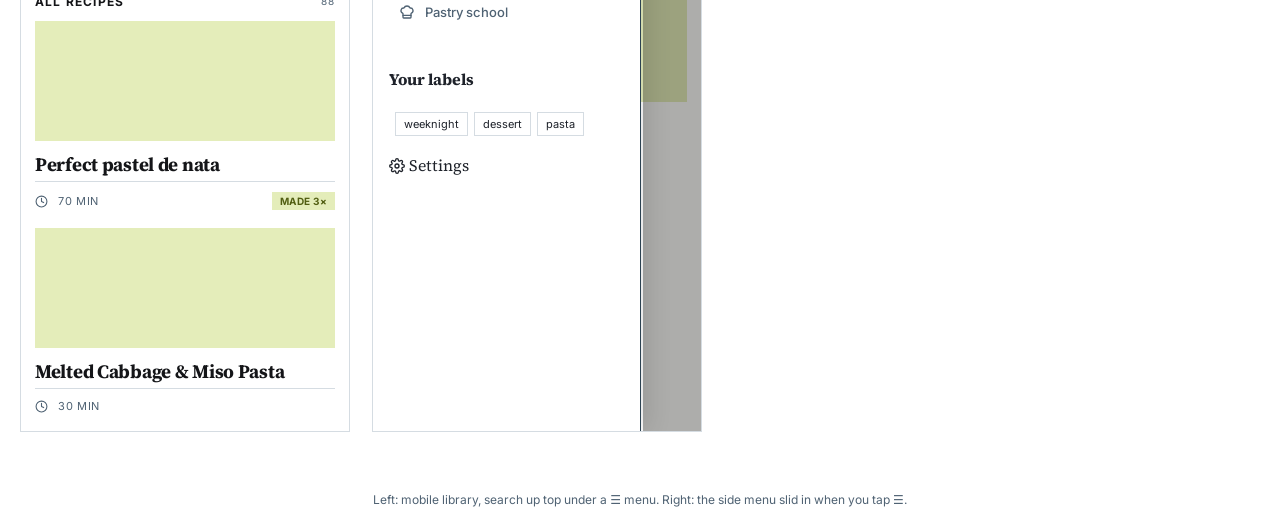
==== commit 35fb47da: "docs: nudge Fun accent pink toward coral/orange Co-Authored-By: Claude Opus 4.8 (1M context) <norepl" ====
--- a/mockups/app.html
+++ b/mockups/app.html
@@ -13,9 +13,9 @@
         --hw: 700; --hls: -0.015em; --on-accent: #fff;
         /* fun — near-black text, poppier pink/green, charcoal-blue secondary+rules */
         --bg:#ffffff; --panel:#ffffff; --ink:#141518; --body:#1e222a; --muted:#4f6273;
-        --line:#d5dce2; --rule:#2c4251; --accent:#d8425f; --accent-ink:#b8354f; --pop:#2c4251; --tint:#e4edba; --badge-ink:#515e12; --on-accent:#fff;
+        --line:#d5dce2; --rule:#2c4251; --accent:#db524d; --accent-ink:#bd413c; --pop:#2c4251; --tint:#e4edba; --badge-ink:#515e12; --on-accent:#fff;
       }
-      html[data-theme="fun-blue"]{ --ink:#141518; --body:#1e222a; --muted:#4f6273; --line:#d5dce2; --rule:#2c4251; --accent:#2c4251; --accent-ink:#1c2c39; --pop:#d8425f; --tint:#e4edba; --badge-ink:#515e12; }
+      html[data-theme="fun-blue"]{ --ink:#141518; --body:#1e222a; --muted:#4f6273; --line:#d5dce2; --rule:#2c4251; --accent:#2c4251; --accent-ink:#1c2c39; --pop:#db524d; --tint:#e4edba; --badge-ink:#515e12; }
       html[data-theme="fun-berry"]{ --ink:#181016; --body:#241a20; --muted:#6a5560; --line:#e4d6db; --rule:#3a2530; --accent:#c33a56; --accent-ink:#9f2c45; --pop:#8fa524; --tint:#f2dde3; --badge-ink:#6b2537; }
       html[data-theme="red"]{ --ink:#111111; --body:#201d1c; --muted:#6f6f6f; --line:#e6e2e0; --rule:#111111; --accent:#c0392b; --accent-ink:#99271c; --pop:#c0392b; --tint:#f6ece9; --badge-ink:#8f2c22; }
       html[data-theme="oxblood"]{ --ink:#160f11; --body:#241a1d; --muted:#8a7377; --line:#e9e0e2; --rule:#160f11; --accent:#7b2d3a; --accent-ink:#5c202b; --pop:#c78a4a; --tint:#f2e7ea; --badge-ink:#5c202b; }
